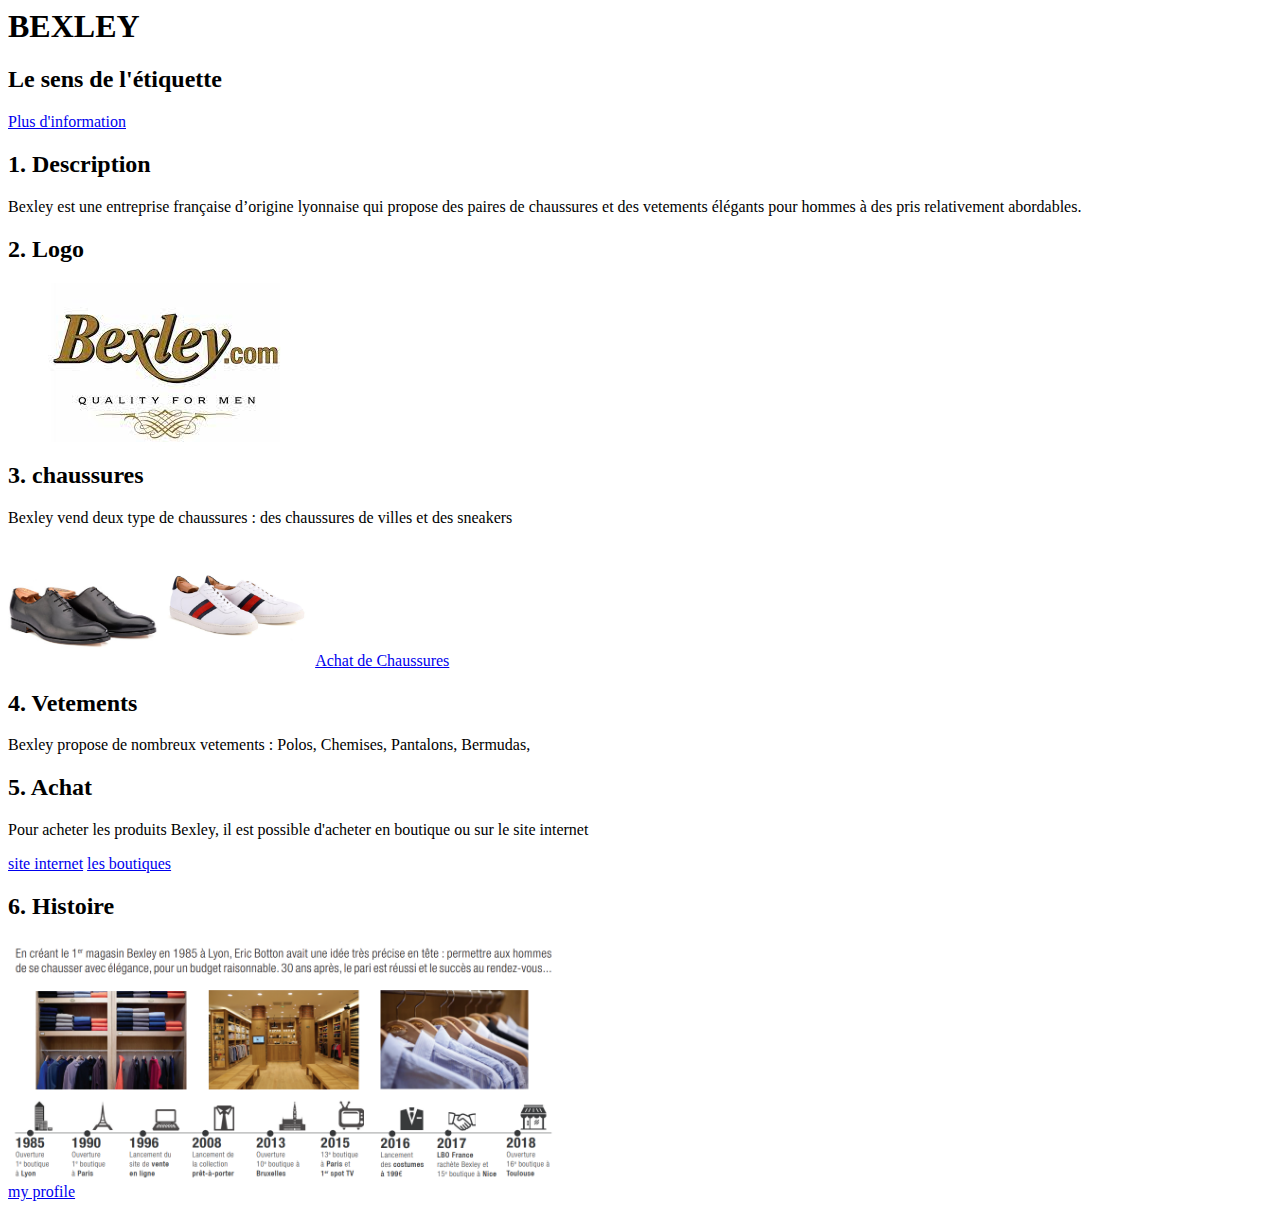
==== index.html @ 7d5db7d1 "Add files via upload" ====
<DOCTYPE html>
<html>
	<head>
		<title>Bexley</title>
		<meta charset="utf-8">
		<link rel="stylesheet" type="text/css" href="css/style.css">
	</head>
	<body>

	<div class="banner">
		<div class="container">
			<h1> BEXLEY</h1>
			<h2> Le sens de l'étiquette</h2>
			<a href="#plus-info"class="btn-blue">Plus d'information</a>
		</div>	
	</div>
	

	<div class="container">
	<h2></h2>

	<div class="card">
	

		<div>
		<h2>1. Description</h2>
		<p>Bexley est une entreprise française d’origine lyonnaise qui propose des
		paires de chaussures et des vetements élégants pour hommes à des pris relativement abordables.
		</p>
		</div>
	</div>
	

	<div class="card">

		<h2>2. Logo</h2>
		<img class="avatar" src="images/profile.jpg" alt="Antoine Harscouet">
	</div>

	<div class="card" id="plus-info">
		<h2>3. chaussures</h2>

		<p>Bexley vend deux type de chaussures : des chaussures de villes et des sneakers</p>
		<img src="images/chaussures de ville.jfif" width="150">
		<img src="images/sneakers.jfif" width="150">

		<a href="https://www.bexley.fr/chaussures.html" class="btn-red">Achat de Chaussures</a>
	</div>

	<div class="card">
		<h2>4. Vetements</h2>
		<p>Bexley propose de nombreux vetements : Polos, Chemises, Pantalons, Bermudas, </p>

	</div>

	<div class="card">
		<h2>5. Achat</h2>
		<p>Pour acheter les produits Bexley, il est possible d'acheter en boutique ou sur le site internet </p>

		<a href="https://www.bexley.fr/" class="btn-blue">site internet</a>
		<a href="https://www.bexley.fr/boutiques" class="btn-blue">les boutiques</a>

	</div>

	<div class="card">
		<h2>6. Histoire</h2>
		<img src="images/histoire.png" width="550">

	</div>

	<div class="card">
		
		<a href="pages/bexley.html" class="btn-blue">my profile</a>
	</div>

</div>

</body>
</html>
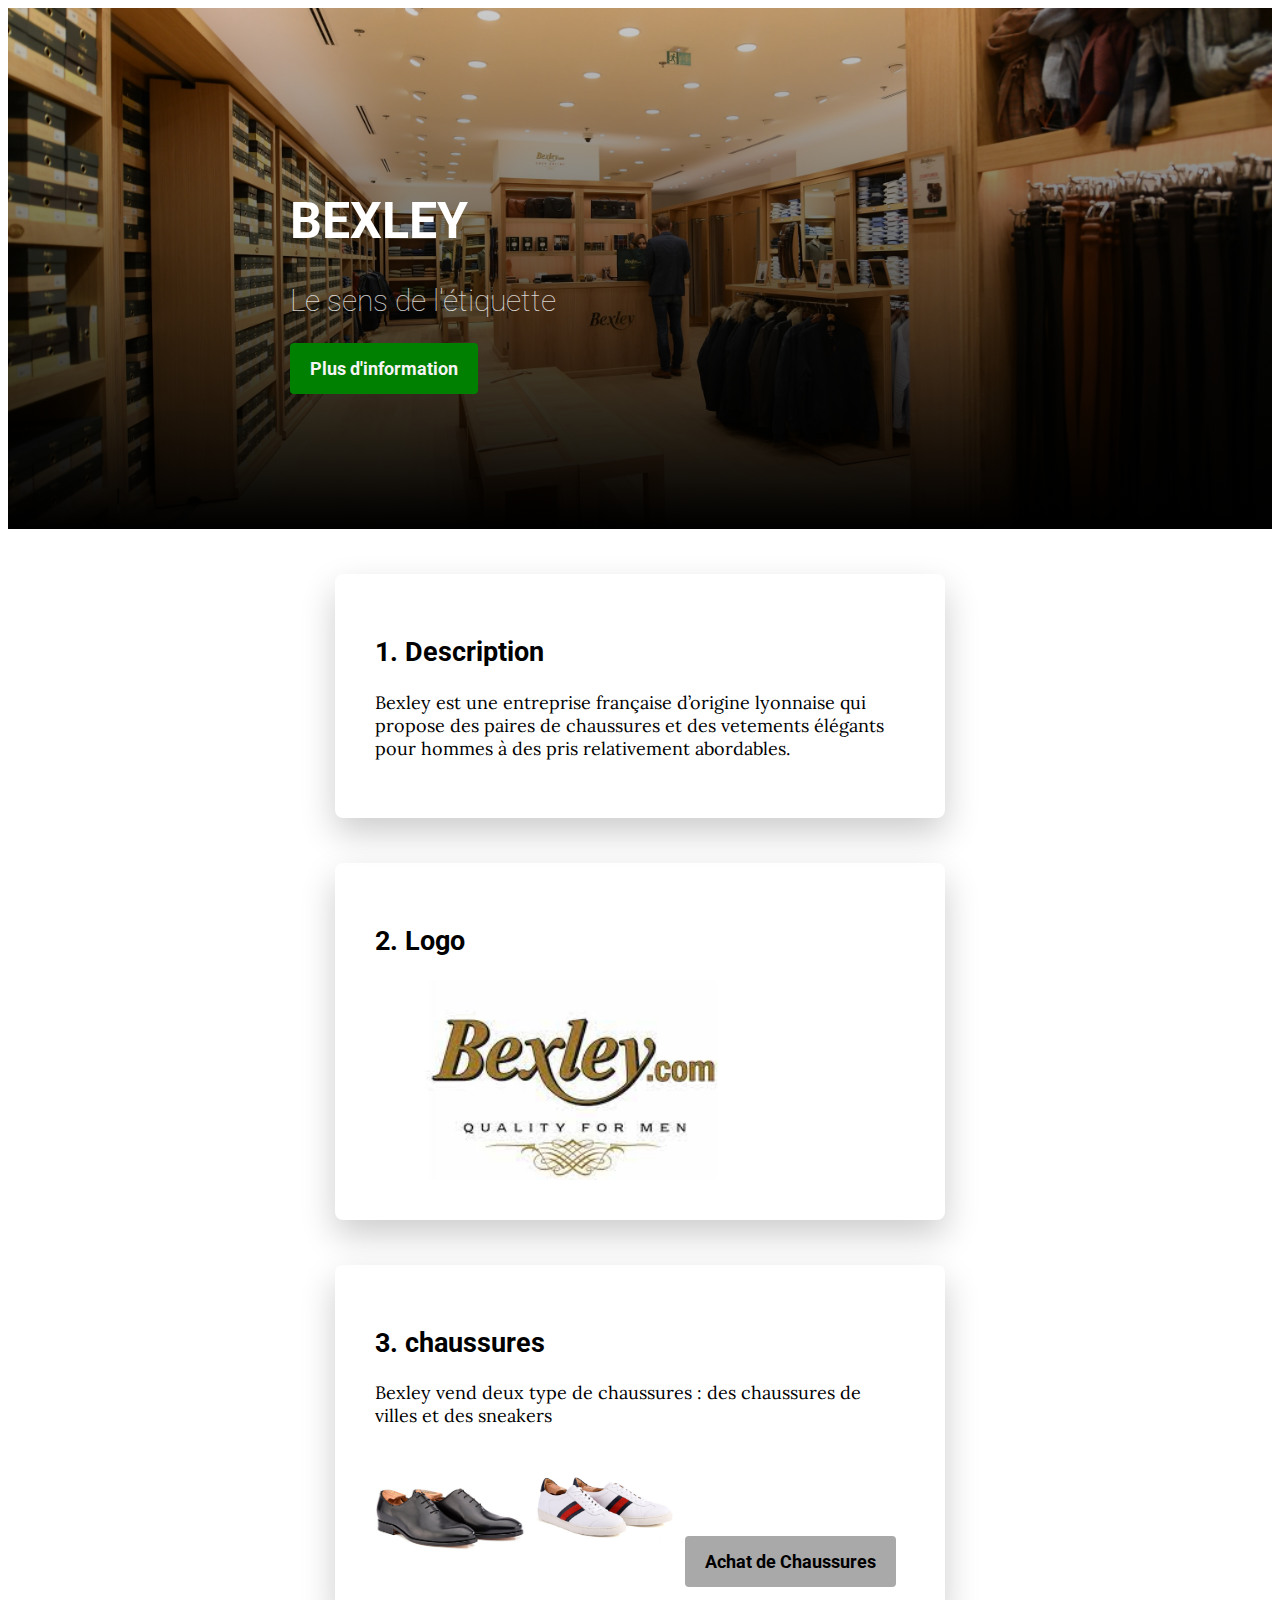
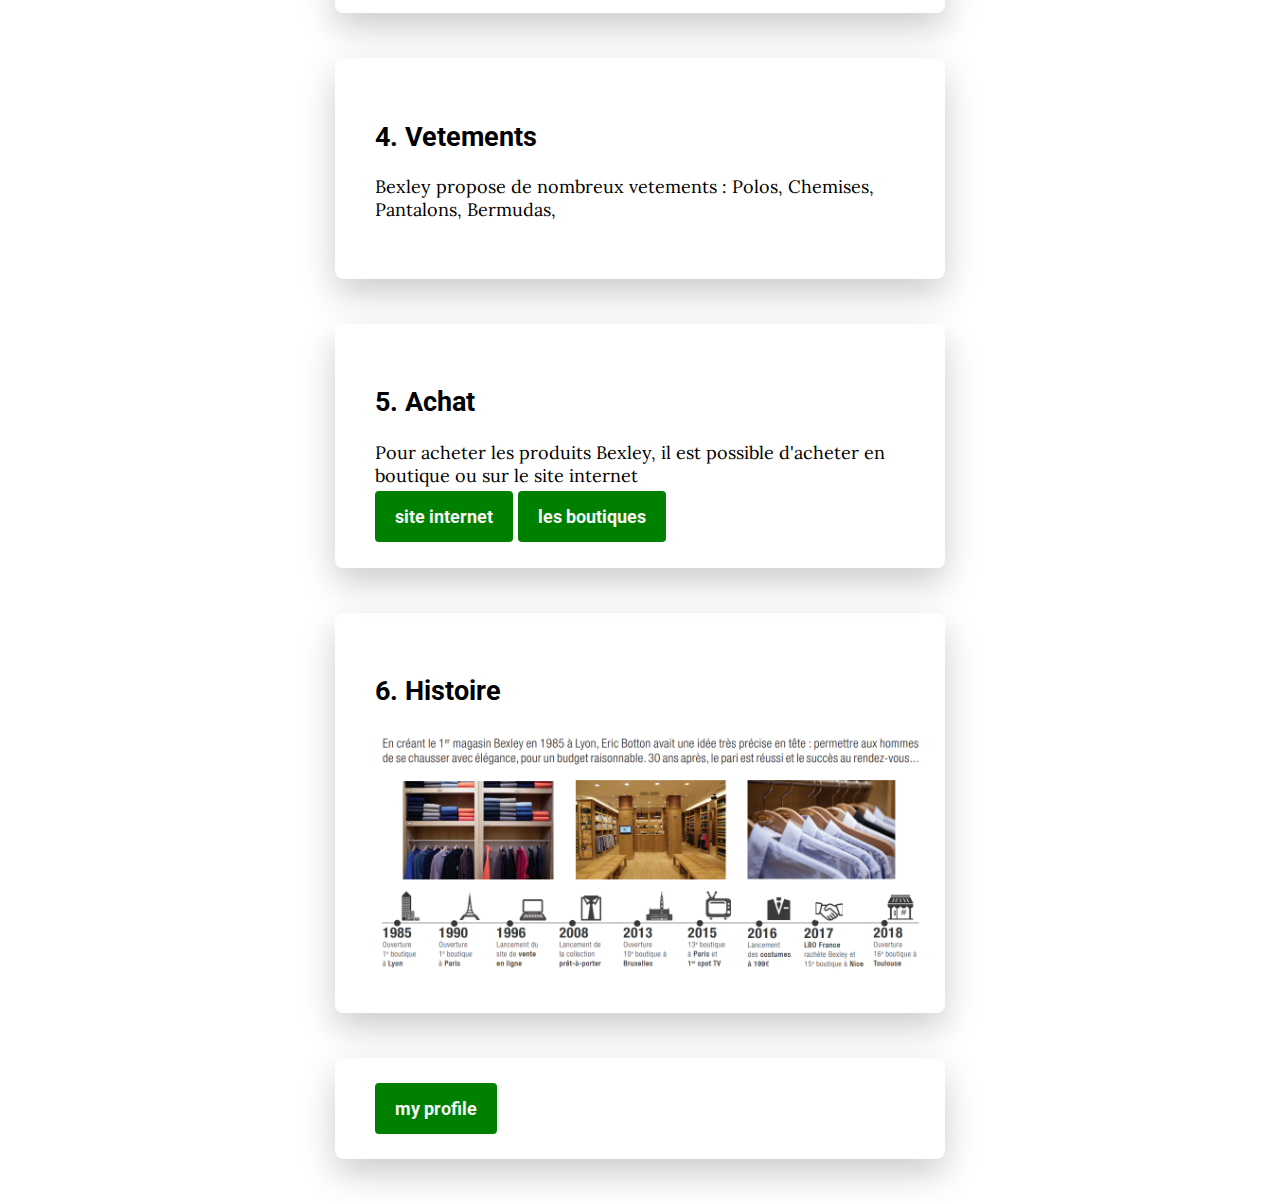
==== commit bd2940f2: "Add files via upload" ====
--- a/index.html
+++ b/index.html
@@ -17,17 +17,16 @@
 	
 
 	<div class="container">
-	<h2></h2>
 
-	<div class="card">
+		<div class="card">
 	
 
-		<div>
-		<h2>1. Description</h2>
-		<p>Bexley est une entreprise française d’origine lyonnaise qui propose des
-		paires de chaussures et des vetements élégants pour hommes à des pris relativement abordables.
-		</p>
-		</div>
+			<div>
+			<h2>1. Description</h2>
+			<p>Bexley est une entreprise française d’origine lyonnaise qui propose des
+			paires de chaussures et des vetements élégants pour hommes à des pris relativement abordables.
+			</p>
+			</div>
 	</div>
 	
 
@@ -64,8 +63,8 @@
 
 	<div class="card">
 		<h2>6. Histoire</h2>
+		
 		<img src="images/histoire.png" width="550">
-
 	</div>
 
 	<div class="card">
@@ -73,7 +72,6 @@
 		<a href="pages/bexley.html" class="btn-blue">my profile</a>
 	</div>
 
-</div>
 
 </body>
 </html>	--- a/css/style.css
+++ b/css/style.css
@@ -0,0 +1,19 @@
+@import url("https://fonts.googleapis.com/css?family=Lora:400,700|Roboto:300,400,700");
+@import url('components/card.css');
+@import url('components/container.css');
+@import url('components/avatar.css');
+@import url('components/banner.css');
+@import url('components/button.css');
+
+body {
+	font-family: 'Lora', serif;
+	font-size: 18px;
+}
+
+h1, h2, h3 {
+	font-family: "Roboto" , sans-serif;
+	font-weight: bold;
+}
+a {
+	text-decoration: none;
+}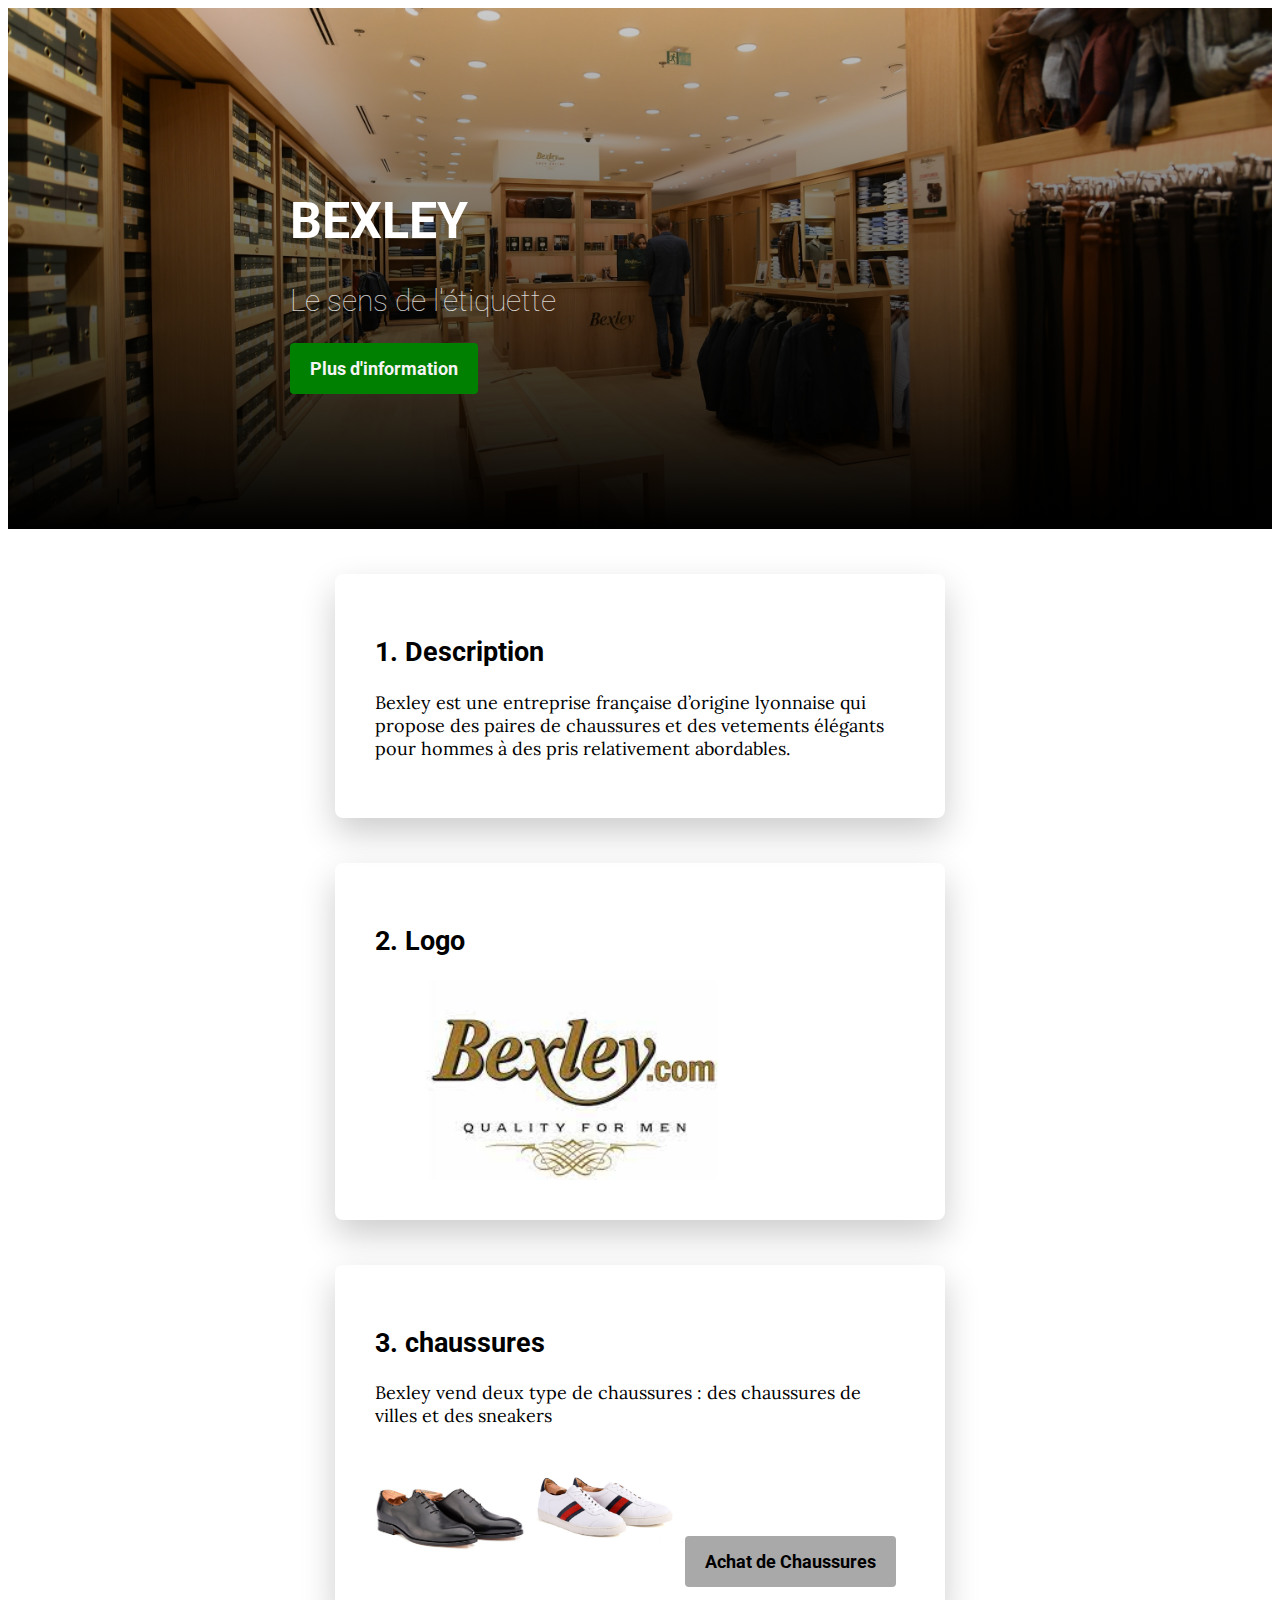
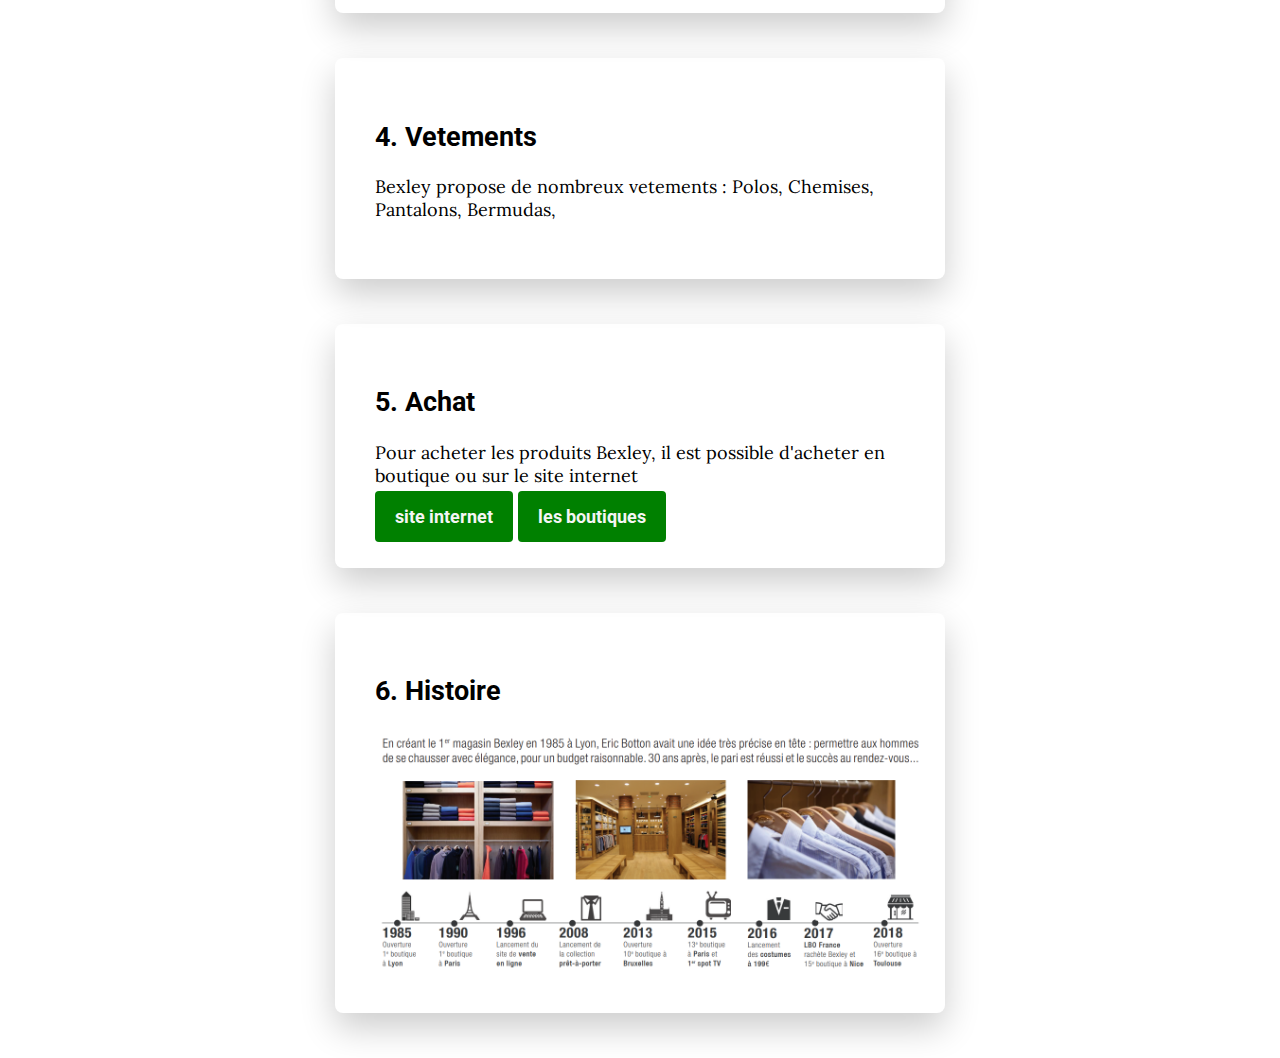
==== commit 12b14c67: "Add files via upload" ====
--- a/index.html
+++ b/index.html
@@ -67,10 +67,6 @@
 		<img src="images/histoire.png" width="550">
 	</div>
 
-	<div class="card">
-		
-		<a href="pages/bexley.html" class="btn-blue">my profile</a>
-	</div>
 
 
 </body>
